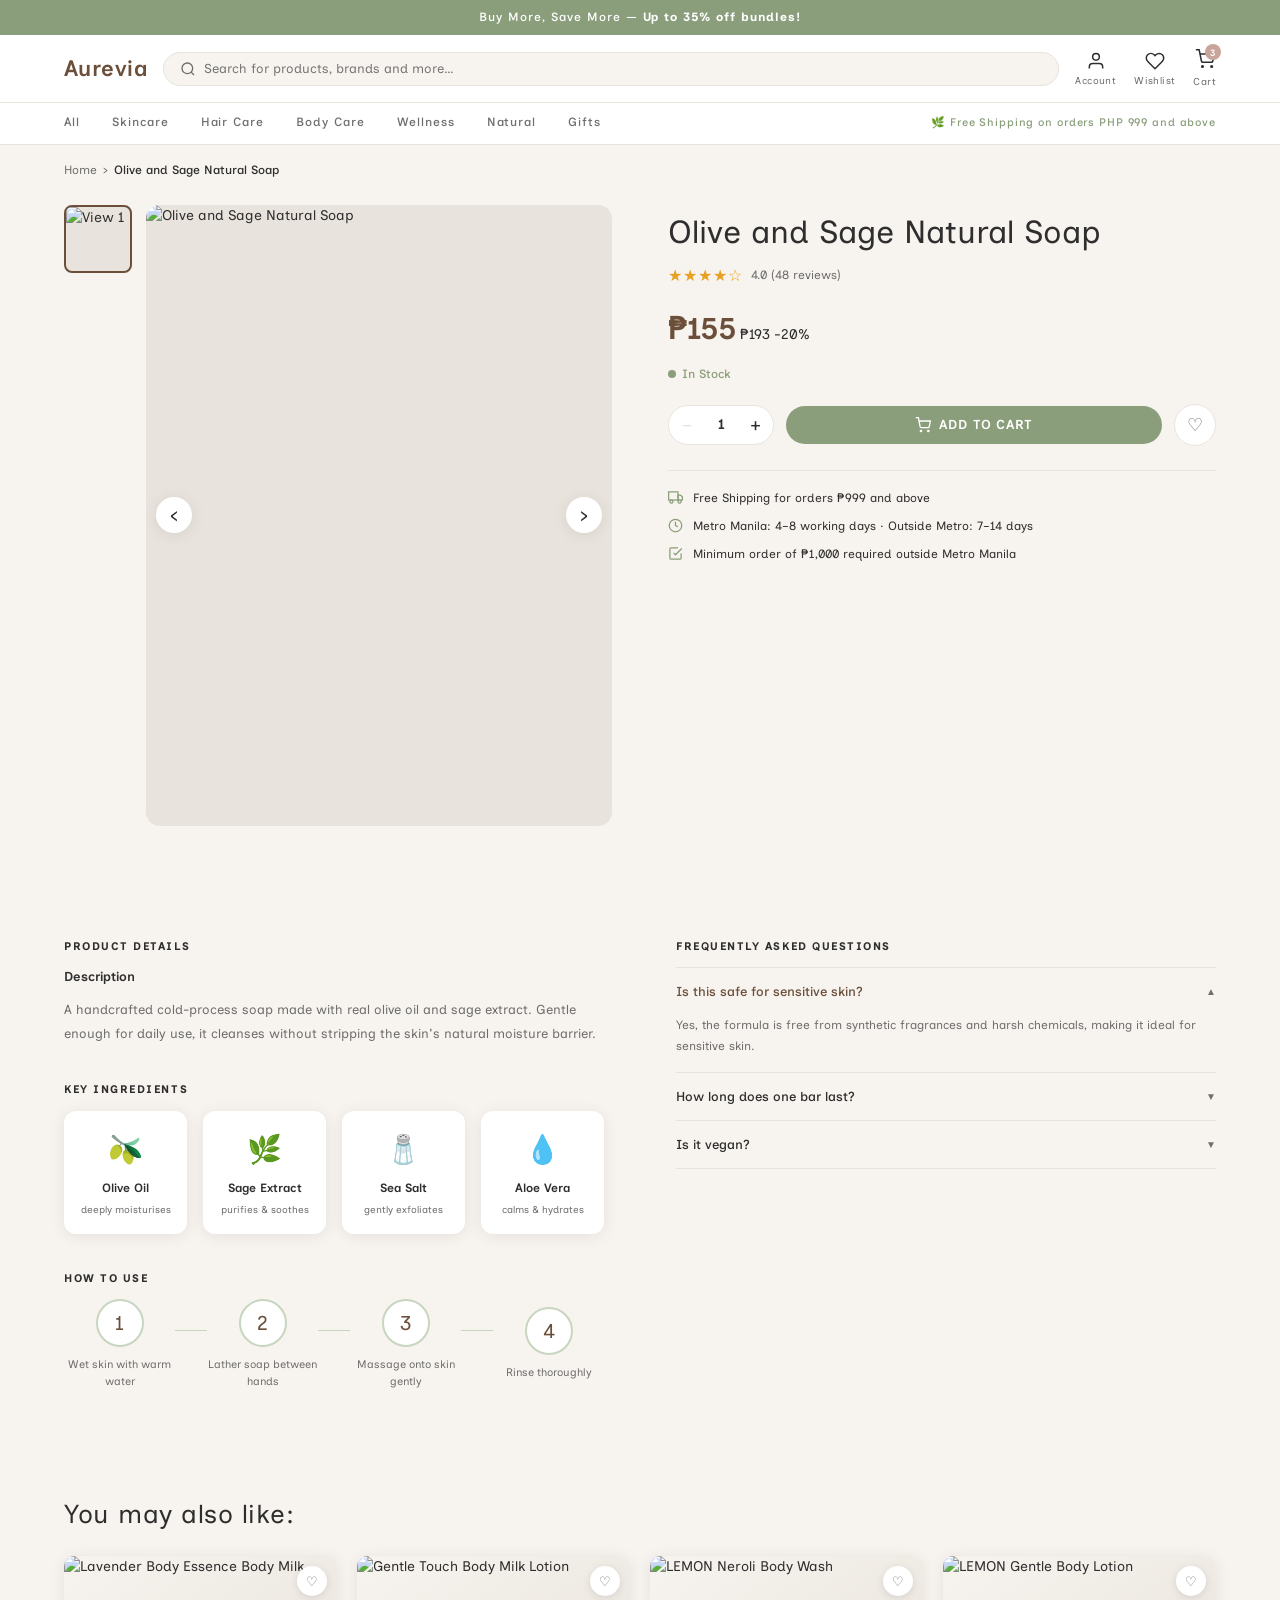
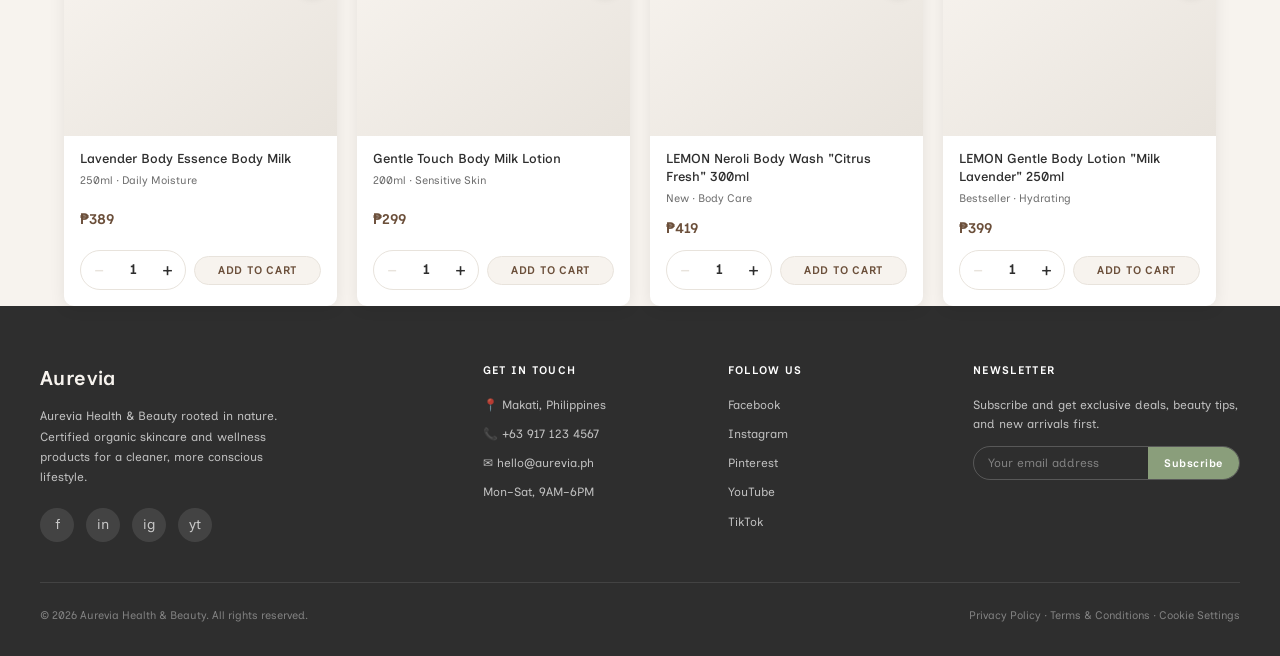
==== product.html @ 701323d7 "Add files via upload" ====
<!DOCTYPE html>
<html lang="en">
<head>
<meta charset="UTF-8" />
<meta name="viewport" content="width=device-width, initial-scale=1.0" />
<title>Product – Aurevia</title>
<link href="https://fonts.googleapis.com/css2?family=Inclusive+Sans:ital,wght@0,300..700;1,300..700&display=swap" rel="stylesheet" />
<link rel="stylesheet" href="styles.css" />
<link rel="stylesheet" href="product.css" />
</head>
<body>

<div class="promo-bar">Buy More, Save More — <span>Up to 35% off bundles!</span></div>

<header>
  <div class="header-inner">
    <a href="storefront-homepage.html" class="logo">Aurevia</a>
    <div class="search-bar">
      <svg width="16" height="16" fill="none" viewBox="0 0 24 24" stroke="currentColor" stroke-width="2"><circle cx="11" cy="11" r="8"/><path d="m21 21-4.35-4.35"/></svg>
      <input type="text" placeholder="Search for products, brands and more…" />
    </div>
    <div class="header-icons">
      <button class="header-icon-btn">
        <svg width="20" height="20" fill="none" viewBox="0 0 24 24" stroke="currentColor" stroke-width="1.8"><path d="M20 21v-2a4 4 0 0 0-4-4H8a4 4 0 0 0-4 4v2"/><circle cx="12" cy="7" r="4"/></svg>
        <span>Account</span>
      </button>
      <button class="header-icon-btn">
        <svg width="20" height="20" fill="none" viewBox="0 0 24 24" stroke="currentColor" stroke-width="1.8"><path d="M20.84 4.61a5.5 5.5 0 0 0-7.78 0L12 5.67l-1.06-1.06a5.5 5.5 0 0 0-7.78 7.78l1.06 1.06L12 21.23l7.78-7.78 1.06-1.06a5.5 5.5 0 0 0 0-7.78z"/></svg>
        <span>Wishlist</span>
      </button>
      <button class="header-icon-btn">
        <div class="cart-badge">
          <svg width="20" height="20" fill="none" viewBox="0 0 24 24" stroke="currentColor" stroke-width="1.8"><circle cx="9" cy="21" r="1"/><circle cx="20" cy="21" r="1"/><path d="M1 1h4l2.68 13.39a2 2 0 0 0 2 1.61h9.72a2 2 0 0 0 2-1.61L23 6H6"/></svg>
          <span class="badge">3</span>
        </div>
        <span>Cart</span>
      </button>
    </div>
  </div>
</header>

<div class="sub-nav">
  <div class="sub-nav-inner">
    <span>All</span><span>Skincare</span><span>Hair Care</span><span>Body Care</span>
    <span>Wellness</span><span>Natural</span><span>Gifts</span>
    <span class="free-ship">🌿 Free Shipping on orders PHP 999 and above</span>
  </div>
</div>

<div class="breadcrumb">
  <div class="breadcrumb-inner">
    <a href="storefront-homepage.html">Home</a>
    <span>›</span>
    <span class="current" id="breadcrumbName">Product</span>
  </div>
</div>

<section class="product-main">
  <div class="product-main-inner">
    <div class="product-gallery">
      <div class="thumb-list" id="thumbList"></div>
      <div class="main-image-wrap">
        <button type="button" class="gallery-arrow left" id="galleryPrev">&#8249;</button>
        <div class="main-image"><img src="" alt="" id="mainProductImg" /></div>
        <button type="button" class="gallery-arrow right" id="galleryNext">&#8250;</button>
      </div>
    </div>
    <div class="product-info-panel">
      <h1 class="product-title" id="productTitle"></h1>
      <div class="product-rating">
        <span class="stars" id="productStars"></span>
        <span class="rating-count" id="productRating"></span>
      </div>
      <div class="product-pricing">
        <span class="price-big" id="productPrice"></span>
        <span class="price-original-big" id="productOrigPrice"></span>
        <span class="badge-sale-big" id="productBadge"></span>
      </div>
      <div class="product-stock"><span class="stock-dot"></span>In Stock</div>
      <div class="product-qty-row">
        <div class="qty-control">
          <button type="button" class="qty-btn" id="qtyMinus" disabled>−</button>
          <span class="qty-value" id="qtyValue">1</span>
          <button type="button" class="qty-btn" id="qtyPlus">+</button>
        </div>
        <button type="button" class="btn-add-to-cart" id="mainAddToCart">
          <svg width="16" height="16" fill="none" viewBox="0 0 24 24" stroke="currentColor" stroke-width="2"><circle cx="9" cy="21" r="1"/><circle cx="20" cy="21" r="1"/><path d="M1 1h4l2.68 13.39a2 2 0 0 0 2 1.61h9.72a2 2 0 0 0 2-1.61L23 6H6"/></svg>
          Add to Cart
        </button>
        <button type="button" class="btn-wishlist-main" id="mainWishlist">♡</button>
      </div>
      <div class="delivery-info">
        <div class="delivery-row">
          <svg width="15" height="15" fill="none" viewBox="0 0 24 24" stroke="currentColor" stroke-width="2"><rect x="1" y="3" width="15" height="13"/><path d="M16 8h4l3 3v5h-7V8z"/><circle cx="5.5" cy="18.5" r="2.5"/><circle cx="18.5" cy="18.5" r="2.5"/></svg>
          <span>Free Shipping for orders ₱999 and above</span>
        </div>
        <div class="delivery-row">
          <svg width="15" height="15" fill="none" viewBox="0 0 24 24" stroke="currentColor" stroke-width="2"><circle cx="12" cy="12" r="10"/><path d="M12 6v6l4 2"/></svg>
          <span>Metro Manila: 4–8 working days · Outside Metro: 7–14 days</span>
        </div>
        <div class="delivery-row">
          <svg width="15" height="15" fill="none" viewBox="0 0 24 24" stroke="currentColor" stroke-width="2"><path d="M9 11l3 3L22 4"/><path d="M21 12v7a2 2 0 0 1-2 2H5a2 2 0 0 1-2-2V5a2 2 0 0 1 2-2h11"/></svg>
          <span>Minimum order of ₱1,000 required outside Metro Manila</span>
        </div>
      </div>
    </div>
  </div>
</section>

<section class="details-section">
  <div class="details-inner">
    <div class="details-left">
      <h3 class="details-heading">PRODUCT DETAILS</h3>
      <p class="details-sub">Description</p>
      <p class="details-body" id="detailsBody"></p>
      <h3 class="details-heading" style="margin-top:36px;">Key Ingredients</h3>
      <div class="ingredients-grid" id="ingredientsGrid"></div>
      <h3 class="details-heading" style="margin-top:36px;">How to Use</h3>
      <div class="howto-steps" id="howtoSteps"></div>
    </div>
    <div class="details-right">
      <h3 class="details-heading">Frequently Asked Questions</h3>
      <div class="faq-list" id="faqList"></div>
    </div>
  </div>
</section>

<section class="related-section">
  <div class="related-inner">
    <h2 class="section-title">You may also like:</h2>
    <div class="related-grid" id="relatedGrid"></div>
  </div>
</section>

<footer>
  <div class="footer-inner">
    <div class="footer-brand">
      <div class="logo">Aurevia</div>
      <p>Aurevia Health & Beauty rooted in nature. Certified organic skincare and wellness products for a cleaner, more conscious lifestyle.</p>
      <div class="social-icons" style="margin-top:20px;">
        <a href="#">f</a><a href="#">in</a><a href="#">ig</a><a href="#">yt</a>
      </div>
    </div>
    <div class="footer-col">
      <h4>Get in Touch</h4>
      <ul>
        <li>📍 Makati, Philippines</li>
        <li>📞 +63 917 123 4567</li>
        <li>✉ hello@aurevia.ph</li>
        <li>Mon–Sat, 9AM–6PM</li>
      </ul>
    </div>
    <div class="footer-col">
      <h4>Follow Us</h4>
      <ul><li>Facebook</li><li>Instagram</li><li>Pinterest</li><li>YouTube</li><li>TikTok</li></ul>
    </div>
    <div class="footer-col">
      <h4>Newsletter</h4>
      <p style="font-size:12px;line-height:1.6;margin-bottom:12px;">Subscribe and get exclusive deals, beauty tips, and new arrivals first.</p>
      <div class="newsletter-input-wrap">
        <input type="email" placeholder="Your email address" />
        <button>Subscribe</button>
      </div>
    </div>
  </div>
  <div class="footer-bottom">
    <span>© 2026 Aurevia Health &amp; Beauty. All rights reserved.</span>
    <span>Privacy Policy · Terms &amp; Conditions · Cookie Settings</span>
  </div>
</footer>

<script src="product.js"></script>
</body>
</html>
---- styles.css ----
:root {
    --cream: #f7f3ee;
    --sage: #8a9e7b;
    --sage-light: #c8d5bf;
    --warm-brown: #6b4f3a;
    --dusty-rose: #c9a49a;
    --charcoal: #2e2e2e;
    --mid-gray: #6e6e6e;
    --light-gray: #e8e3dc;
    --white: #ffffff;
    --gold: #b89a6a;
    --font-display: 'Inclusive Sans', sans-serif;
    --font-body: 'Inclusive Sans', sans-serif;
    --radius: 4px;
    --shadow: 0 2px 16px rgba(0,0,0,0.08);
    --shadow-hover: 0 8px 32px rgba(0,0,0,0.13);
  }

  *, *::before, *::after { box-sizing: border-box; margin: 0; padding: 0; }

  body {
    font-family: var(--font-body);
    background: var(--cream);
    color: var(--charcoal);
    font-size: 14px;
    line-height: 1.6;
  }

  a { text-decoration: none; color: inherit; }
  img { display: block; width: 100%; object-fit: cover; }
  button { cursor: pointer; border: none; background: none; font-family: var(--font-body); }

  /* ── TOP PROMO BAR ── */
  .promo-bar {
    background: var(--sage);
    color: var(--white);
    text-align: center;
    padding: 8px 16px;
    font-size: 12px;
    letter-spacing: 0.08em;
    font-weight: 500;
  }
  .promo-bar span { font-weight: 700; }

  /* ── HEADER ── */
  header {
    background: var(--white);
    border-bottom: 1px solid var(--light-gray);
    position: sticky;
    top: 0;
    z-index: 100;
  }
  .header-inner {
    max-width: 1200px;
    margin: 0 auto;
    display: flex;
    align-items: center;
    gap: 16px;
    padding: 14px 24px;
  }
  .logo {
    font-family: var(--font-display);
    font-size: 22px;
    font-weight: 600;
    color: var(--warm-brown);
    white-space: nowrap;
    letter-spacing: 0.02em;
  }
  .search-bar {
    flex: 1;
    display: flex;
    align-items: center;
    background: var(--cream);
    border: 1px solid var(--light-gray);
    border-radius: 24px;
    padding: 8px 16px;
    gap: 8px;
  }
  .search-bar input {
    flex: 1;
    border: none;
    background: transparent;
    font-family: var(--font-body);
    font-size: 13px;
    color: var(--charcoal);
    outline: none;
  }
  .search-bar svg { color: var(--mid-gray); flex-shrink: 0; }
  .header-icons {
    display: flex;
    align-items: center;
    gap: 18px;
  }
  .header-icon-btn {
    display: flex;
    flex-direction: column;
    align-items: center;
    gap: 3px;
    font-size: 10px;
    color: var(--mid-gray);
    letter-spacing: 0.04em;
  }
  .header-icon-btn svg { color: var(--charcoal); }
  .cart-badge {
    position: relative;
    display: inline-block;
  }
  .cart-badge .badge {
    position: absolute;
    top: -5px; right: -6px;
    background: var(--dusty-rose);
    color: white;
    font-size: 9px;
    width: 16px; height: 16px;
    border-radius: 50%;
    display: flex; align-items: center; justify-content: center;
    font-weight: 600;
  }

  /* ── SUB NAV ── */
  .sub-nav {
    background: var(--white);
    border-bottom: 1px solid var(--light-gray);
  }
  .sub-nav-inner {
    max-width: 1200px;
    margin: 0 auto;
    display: flex;
    align-items: center;
    padding: 0 24px;
    gap: 32px;
    font-size: 12px;
    color: var(--mid-gray);
  }
  .sub-nav-inner span {
    padding: 10px 0;
    letter-spacing: 0.08em;
    font-weight: 500;
    cursor: pointer;
    border-bottom: 2px solid transparent;
    transition: color 0.2s, border-color 0.2s;
  }
  .sub-nav-inner span:hover, .sub-nav-inner span.active {
    color: var(--warm-brown);
    border-bottom-color: var(--warm-brown);
  }
  .free-ship {
    margin-left: auto;
    font-size: 11px;
    color: var(--sage);
    font-weight: 500;
  }

  /* ── HERO ── */
  .hero {
    position: relative;
    max-width: 1200px;
    margin: 24px auto 0;
    padding: 0 24px;
  }
  .hero-slide {
    display: none;
    border-radius: 12px;
    overflow: hidden;
    background: linear-gradient(135deg, #e8ddd4 0%, #d4c9be 100%);
    min-height: 360px;
    position: relative;
  }
  .hero-slide.active { display: flex; align-items: center; }
  .hero-content {
    padding: 48px 56px;
    flex: 1;
    max-width: 480px;
  }
  .hero-tag {
    display: inline-block;
    background: var(--sage);
    color: var(--white);
    font-size: 10px;
    letter-spacing: 0.12em;
    padding: 4px 10px;
    border-radius: 20px;
    font-weight: 600;
    margin-bottom: 16px;
    text-transform: uppercase;
  }
  .hero-content h1 {
    font-family: var(--font-display);
    font-size: 48px;
    font-weight: 300;
    line-height: 1.1;
    color: var(--warm-brown);
    margin-bottom: 16px;
    letter-spacing: -0.01em;
  }
  .hero-content p {
    font-size: 13px;
    color: var(--mid-gray);
    line-height: 1.7;
    margin-bottom: 28px;
    max-width: 320px;
  }
  .hero-content .btn-primary {
    background: var(--warm-brown);
    color: var(--white);
    padding: 12px 28px;
    border-radius: 24px;
    font-size: 12px;
    letter-spacing: 0.1em;
    font-weight: 500;
    text-transform: uppercase;
    transition: background 0.2s, transform 0.2s;
    display: inline-block;
  }
  .hero-content .btn-primary:hover {
    background: var(--charcoal);
    transform: translateY(-1px);
  }
  .hero-image {
    flex: 1;
    position: relative;
    align-self: stretch;
    min-height: 360px;
    overflow: hidden;
  }
  .hero-image img {
    position: absolute;
    inset: 0;
    width: 100%;
    height: 100%;
    object-fit: cover;
    object-position: center;
    display: block;
  }
  .hero-floater {
    position: absolute;
    bottom: 24px;
    left: 24px;
    background: white;
    border-radius: 12px;
    padding: 12px 16px;
    box-shadow: var(--shadow);
    font-size: 11px;
    z-index: 2;
  }
  .hero-floater strong { display: block; color: var(--warm-brown); font-size: 13px; }

  /* Dots */
  .hero-dots {
    display: flex;
    justify-content: center;
    gap: 8px;
    margin-top: 16px;
  }
  .hero-dots .dot {
    width: 8px; height: 8px;
    border-radius: 50%;
    background: var(--light-gray);
    cursor: pointer;
    transition: background 0.2s, transform 0.2s;
  }
  .hero-dots .dot.active {
    background: var(--warm-brown);
    transform: scale(1.3);
  }

  /* ── SECTIONS ── */
  section {
    max-width: 1200px;
    margin: 40px auto 0;
    padding: 0 24px;
  }

  .section-header {
    display: flex;
    align-items: center;
    justify-content: space-between;
    margin-bottom: 20px;
  }
  .section-label {
    display: flex;
    align-items: center;
    gap: 10px;
  }
  .section-label .tag {
    background: var(--sage-light);
    color: var(--sage);
    font-size: 10px;
    font-weight: 700;
    letter-spacing: 0.1em;
    padding: 3px 10px;
    border-radius: 20px;
    text-transform: uppercase;
  }
  .section-label .tag.featured {
    background: #f0e8d8;
    color: var(--gold);
  }
  .section-title {
    font-family: var(--font-display);
    font-size: 26px;
    font-weight: 400;
    color: var(--charcoal);
    letter-spacing: 0.02em;
  }
  .section-cta {
    font-size: 12px;
    color: var(--warm-brown);
    letter-spacing: 0.08em;
    font-weight: 500;
    text-transform: uppercase;
    border-bottom: 1px solid var(--dusty-rose);
    padding-bottom: 2px;
    cursor: pointer;
    transition: color 0.2s;
  }
  .section-cta:hover { color: var(--charcoal); }

  /* ── PRODUCT GRID ── */
  .product-grid {
    display: grid;
    grid-template-columns: repeat(4, 1fr);
    gap: 20px;
  }
  .product-card {
    background: var(--white);
    border-radius: 10px;
    overflow: hidden;
    box-shadow: var(--shadow);
    transition: transform 0.25s, box-shadow 0.25s;
    position: relative;
    cursor: pointer;
    display: flex;
    flex-direction: column;
  }
  .product-card:hover {
    transform: translateY(-4px);
    box-shadow: var(--shadow-hover);
  }
  .product-img {
    height: 180px;
    background: linear-gradient(145deg, var(--cream) 0%, var(--light-gray) 100%);
    display: flex;
    align-items: center;
    justify-content: center;
    position: relative;
    overflow: hidden;
  }
  .product-img img {
    width: 100%;
    height: 100%;
    object-fit: cover;
    display: block;
    transition: transform 0.35s ease;
  }
  .product-card:hover .product-img img {
    transform: scale(1.04);
  }
  .wishlist-btn {
    position: absolute;
    top: 10px; right: 10px;
    width: 30px; height: 30px;
    background: white;
    border-radius: 50%;
    display: flex; align-items: center; justify-content: center;
    box-shadow: 0 2px 8px rgba(0,0,0,0.1);
    transition: background 0.2s;
    color: var(--mid-gray);
  }
  .wishlist-btn:hover { background: var(--dusty-rose); color: white; }
  .wishlist-btn.active {
    background: var(--dusty-rose);
    color: white;
  }
  .wishlist-btn.active:hover {
    background: #b8857a;
    color: white;
  }
  .product-info {
    padding: 14px 16px 16px;
    display: flex;
    flex-direction: column;
    flex: 1;
  }
  .product-name {
    font-size: 13px;
    font-weight: 500;
    color: var(--charcoal);
    margin-bottom: 4px;
    line-height: 1.4;
  }
  .product-sub {
    font-size: 11px;
    color: var(--mid-gray);
    margin-bottom: 10px;
  }
  .product-price {
    display: flex;
    align-items: center;
    gap: 8px;
    flex: 1;
    align-content: flex-start;
  }
  .price-current {
    font-size: 14px;
    font-weight: 600;
    color: var(--warm-brown);
  }
  .price-original {
    font-size: 12px;
    color: var(--mid-gray);
    text-decoration: line-through;
  }
  .badge-sale {
    font-size: 10px;
    background: var(--dusty-rose);
    color: white;
    padding: 2px 6px;
    border-radius: 10px;
    font-weight: 600;
  }

  /* ── CARD ACTIONS (qty + add to cart) ── */
  .card-actions {
    display: flex;
    align-items: center;
    gap: 8px;
    margin-top: auto;
    padding-top: 10px;
  }
  .qty-control {
    display: flex;
    align-items: center;
    border: 1px solid var(--light-gray);
    border-radius: 24px;
    background: var(--white);
    overflow: hidden;
    flex-shrink: 0;
  }
  .qty-btn {
    width: 30px;
    height: 32px;
    font-size: 16px;
    color: var(--charcoal);
    background: none;
    border: none;
    cursor: pointer;
    display: flex;
    align-items: center;
    justify-content: center;
    transition: background 0.15s, color 0.15s;
    font-family: var(--font-body);
    line-height: 1;
  }
  .qty-btn:hover { background: var(--light-gray); }
  .qty-btn:disabled { color: var(--light-gray); cursor: default; }
  .qty-value {
    min-width: 24px;
    text-align: center;
    font-size: 13px;
    font-weight: 600;
    color: var(--charcoal);
    user-select: none;
  }
  .add-to-cart {
    flex: 1;
    display: flex;
    align-items: center;
    justify-content: center;
    background: var(--cream);
    color: var(--warm-brown);
    border: 1px solid var(--light-gray);
    border-radius: 20px;
    padding: 7px 0;
    font-size: 11px;
    font-weight: 600;
    letter-spacing: 0.07em;
    text-transform: uppercase;
    width: 100%;
    transition: background 0.2s, color 0.2s;
    margin-top: 0;
  }
  .add-to-cart:hover {
    background: var(--warm-brown);
    color: var(--white);
    border-color: var(--warm-brown);
  }
  .add-to-cart.added {
    background: var(--sage);
    color: var(--white);
    border-color: var(--sage);
  }
  .add-to-cart.added:hover {
    background: var(--warm-brown);
    border-color: var(--warm-brown);
  }

  /* ── CATEGORY GRID ── */
  .category-grid {
    display: grid;
    grid-template-columns: repeat(4, 1fr);
    gap: 16px;
  }
  .category-card {
    background: var(--white);
    border-radius: 12px;
    padding: 24px 16px;
    text-align: center;
    box-shadow: var(--shadow);
    cursor: pointer;
    transition: transform 0.2s, box-shadow 0.2s;
    border: 2px solid transparent;
  }
  .category-card:hover {
    transform: translateY(-3px);
    box-shadow: var(--shadow-hover);
    border-color: var(--sage-light);
  }
  .category-icon {
    width: 56px; height: 56px;
    border-radius: 50%;
    margin: 0 auto 12px;
    display: flex;
    align-items: center;
    justify-content: center;
    font-size: 24px;
  }
  .category-icon.skincare { background: #fce8e4; }
  .category-icon.beauty { background: #e8f0e8; }
  .category-icon.health { background: #fef0e0; }
  .category-icon.natural { background: #e4ece4; }
  .category-name {
    font-size: 13px;
    font-weight: 500;
    color: var(--charcoal);
  }
  .category-count {
    font-size: 11px;
    color: var(--mid-gray);
    margin-top: 3px;
  }

  /* ── DIVIDER ── */
  .divider {
    max-width: 1200px;
    margin: 40px auto 0;
    padding: 0 24px;
  }
  .divider hr {
    border: none;
    border-top: 1px solid var(--light-gray);
  }

  /* ── ABOUT SECTION ── */
  .about-section {
    background: linear-gradient(135deg, #f0ece8 0%, #e8e0d8 100%);
    padding: 56px 24px;
    margin-top: 48px;
  }
  .about-inner {
    max-width: 780px;
    margin: 0 auto;
    text-align: center;
  }
  .about-inner .brand-tag {
    font-size: 11px;
    letter-spacing: 0.15em;
    color: var(--sage);
    text-transform: uppercase;
    font-weight: 600;
    margin-bottom: 16px;
  }
  .about-inner h2 {
    font-family: var(--font-display);
    font-size: 36px;
    font-weight: 300;
    color: var(--warm-brown);
    margin-bottom: 20px;
    line-height: 1.2;
  }
  .about-inner p {
    font-size: 14px;
    color: var(--mid-gray);
    line-height: 1.85;
    margin-bottom: 14px;
  }

  /* ── FOOTER ── */
  footer {
    background: var(--charcoal);
    color: rgba(255,255,255,0.7);
    padding: 56px 24px 32px;
    margin-top: 0;
  }
  .footer-inner {
    max-width: 1200px;
    margin: 0 auto;
    display: grid;
    grid-template-columns: 2fr 1fr 1fr 1fr;
    gap: 48px;
    margin-bottom: 40px;
  }
  .footer-brand .logo {
    color: var(--cream);
    font-size: 20px;
    margin-bottom: 12px;
  }
  .footer-brand p {
    font-size: 12px;
    line-height: 1.7;
    max-width: 240px;
  }
  .footer-col h4 {
    font-size: 11px;
    letter-spacing: 0.12em;
    text-transform: uppercase;
    color: var(--white);
    margin-bottom: 16px;
    font-weight: 600;
  }
  .footer-col ul { list-style: none; }
  .footer-col ul li {
    font-size: 12px;
    margin-bottom: 10px;
    cursor: pointer;
    transition: color 0.2s;
  }
  .footer-col ul li:hover { color: var(--white); }
  .social-icons {
    display: flex;
    gap: 12px;
    margin-top: 8px;
  }
  .social-icons a {
    width: 34px; height: 34px;
    background: rgba(255,255,255,0.1);
    border-radius: 50%;
    display: flex; align-items: center; justify-content: center;
    font-size: 14px;
    transition: background 0.2s;
  }
  .social-icons a:hover { background: var(--sage); }
  .newsletter-input-wrap {
    display: flex;
    margin-top: 12px;
    overflow: hidden;
    border-radius: 24px;
    border: 1px solid rgba(255,255,255,0.2);
  }
  .newsletter-input-wrap input {
    flex: 1;
    background: transparent;
    border: none;
    padding: 9px 14px;
    font-family: var(--font-body);
    font-size: 12px;
    color: white;
    outline: none;
  }
  .newsletter-input-wrap input::placeholder { color: rgba(255,255,255,0.4); }
  .newsletter-input-wrap button {
    background: var(--sage);
    color: white;
    padding: 9px 16px;
    font-size: 11px;
    font-weight: 600;
    letter-spacing: 0.05em;
    transition: background 0.2s;
  }
  .newsletter-input-wrap button:hover { background: var(--warm-brown); }
  .footer-bottom {
    max-width: 1200px;
    margin: 0 auto;
    border-top: 1px solid rgba(255,255,255,0.1);
    padding-top: 24px;
    display: flex;
    justify-content: space-between;
    align-items: center;
    font-size: 11px;
    color: rgba(255,255,255,0.4);
  }

  /* ── ANIMATIONS ── */
  @keyframes fadeInUp {
    from { opacity: 0; transform: translateY(20px); }
    to { opacity: 1; transform: translateY(0); }
  }
  .hero-slide.active .hero-content { animation: fadeInUp 0.6s ease forwards; }
  .hero-slide.active .hero-image { animation: fadeInUp 0.6s ease 0.15s both; }

  /* ── RESPONSIVE ── */
  @media (max-width: 900px) {
    .product-grid { grid-template-columns: repeat(2, 1fr); }
    .category-grid { grid-template-columns: repeat(2, 1fr); }
    .footer-inner { grid-template-columns: 1fr 1fr; }
  }
  @media (max-width: 600px) {
    .header-inner { padding: 12px 16px; }
    .hero-content { padding: 32px 28px; }
    .hero-content h1 { font-size: 34px; }
    .product-grid { grid-template-columns: repeat(2, 1fr); gap: 12px; }
    .footer-inner { grid-template-columns: 1fr; gap: 28px; }
    .sub-nav-inner { gap: 16px; overflow-x: auto; }
  }
---- product.css ----
/* ── BREADCRUMB ── */
.breadcrumb {
  max-width: 1200px;
  margin: 16px auto 0;
  padding: 0 24px;
}
.breadcrumb-inner {
  display: flex;
  align-items: center;
  gap: 6px;
  font-size: 12px;
  color: var(--mid-gray);
  flex-wrap: wrap;
}
.breadcrumb-inner a {
  color: var(--mid-gray);
  transition: color 0.2s;
}
.breadcrumb-inner a:hover { color: var(--warm-brown); }
.breadcrumb-inner .current { color: var(--charcoal); font-weight: 500; }

/* ── PRODUCT MAIN ── */
.product-main {
  max-width: 1200px;
  margin: 24px auto 0;
  padding: 0 24px;
}
.product-main-inner {
  display: grid;
  grid-template-columns: 1fr 1fr;
  gap: 56px;
  align-items: start;
}

/* ── GALLERY ── */
.product-gallery {
  display: flex;
  gap: 14px;
}
.thumb-list {
  display: flex;
  flex-direction: column;
  gap: 10px;
}
.thumb {
  width: 68px;
  height: 68px;
  border-radius: 8px;
  overflow: hidden;
  border: 2px solid transparent;
  cursor: pointer;
  transition: border-color 0.2s;
  background: var(--light-gray);
  flex-shrink: 0;
}
.thumb img {
  width: 100%;
  height: 100%;
  object-fit: cover;
}
.thumb.active { border-color: var(--warm-brown); }
.thumb:hover { border-color: var(--sage); }

.main-image-wrap {
  flex: 1;
  position: relative;
  border-radius: 14px;
  overflow: hidden;
  background: var(--light-gray);
}
.main-image {
  width: 100%;
  aspect-ratio: 3/4;
  overflow: hidden;
}
.main-image img {
  width: 100%;
  height: 100%;
  object-fit: cover;
  transition: opacity 0.3s ease;
}
.gallery-arrow {
  position: absolute;
  top: 50%;
  transform: translateY(-50%);
  background: white;
  border: none;
  border-radius: 50%;
  width: 36px; height: 36px;
  font-size: 20px;
  cursor: pointer;
  box-shadow: var(--shadow);
  display: flex; align-items: center; justify-content: center;
  z-index: 2;
  color: var(--charcoal);
  transition: background 0.2s, transform 0.2s;
  line-height: 1;
}
.gallery-arrow:hover { background: var(--warm-brown); color: white; transform: translateY(-50%) scale(1.08); }
.gallery-arrow.left { left: 10px; }
.gallery-arrow.right { right: 10px; }

/* ── PRODUCT INFO PANEL ── */
.product-info-panel {
  padding-top: 8px;
}
.product-title {
  font-family: var(--font-display);
  font-size: 32px;
  font-weight: 400;
  color: var(--charcoal);
  line-height: 1.2;
  margin-bottom: 12px;
}
.product-rating {
  display: flex;
  align-items: center;
  gap: 8px;
  margin-bottom: 16px;
}
.stars { color: #e8a020; font-size: 16px; letter-spacing: 1px; }
.rating-count { font-size: 12px; color: var(--mid-gray); }

.product-pricing {
  margin-bottom: 12px;
}
.price-big {
  font-family: var(--font-display);
  font-size: 30px;
  font-weight: 600;
  color: var(--warm-brown);
  letter-spacing: -0.01em;
}

.product-stock {
  display: flex;
  align-items: center;
  gap: 6px;
  font-size: 12px;
  color: var(--sage);
  font-weight: 500;
  margin-bottom: 20px;
}
.stock-dot {
  width: 8px; height: 8px;
  border-radius: 50%;
  background: var(--sage);
  flex-shrink: 0;
}

/* ── QTY + ADD TO CART ── */
.product-qty-row {
  display: flex;
  align-items: center;
  gap: 12px;
  margin-bottom: 24px;
}
.qty-control {
  display: flex;
  align-items: center;
  border: 1px solid var(--light-gray);
  border-radius: 24px;
  overflow: hidden;
  background: var(--white);
}
.qty-btn {
  width: 36px; height: 38px;
  font-size: 18px;
  color: var(--charcoal);
  background: none;
  border: none;
  cursor: pointer;
  display: flex; align-items: center; justify-content: center;
  transition: background 0.15s;
  font-family: var(--font-body);
}
.qty-btn:hover { background: var(--light-gray); }
.qty-value {
  min-width: 32px;
  text-align: center;
  font-size: 14px;
  font-weight: 600;
  color: var(--charcoal);
}
.btn-add-to-cart {
  flex: 1;
  display: flex;
  align-items: center;
  justify-content: center;
  gap: 8px;
  background: var(--sage);
  color: white;
  border: none;
  border-radius: 24px;
  padding: 11px 24px;
  font-family: var(--font-body);
  font-size: 13px;
  font-weight: 600;
  letter-spacing: 0.07em;
  text-transform: uppercase;
  cursor: pointer;
  transition: background 0.2s, transform 0.15s;
}
.btn-add-to-cart:hover { background: var(--warm-brown); transform: translateY(-1px); }
.btn-add-to-cart.added {
  background: var(--warm-brown);
}
.btn-wishlist-main {
  width: 42px; height: 42px;
  border-radius: 50%;
  border: 1px solid var(--light-gray);
  background: white;
  font-size: 18px;
  cursor: pointer;
  display: flex; align-items: center; justify-content: center;
  color: var(--mid-gray);
  transition: background 0.2s, color 0.2s, border-color 0.2s;
  flex-shrink: 0;
}
.btn-wishlist-main:hover { background: var(--dusty-rose); color: white; border-color: var(--dusty-rose); }
.btn-wishlist-main.active { background: var(--dusty-rose); color: white; border-color: var(--dusty-rose); }

/* ── DELIVERY INFO ── */
.delivery-info {
  border-top: 1px solid var(--light-gray);
  padding-top: 18px;
  display: flex;
  flex-direction: column;
  gap: 10px;
}
.delivery-row {
  display: flex;
  align-items: flex-start;
  gap: 10px;
  font-size: 12px;
  color: var(--charcoal);
  line-height: 1.5;
}
.delivery-row svg { flex-shrink: 0; margin-top: 1px; color: var(--sage); }
.delivery-row.muted { color: var(--mid-gray); }
.delivery-row.muted svg { color: var(--mid-gray); }

/* ── RELATED PRODUCTS ── */
.related-section {
  max-width: 1200px;
  margin: 48px auto 0;
  padding: 0 24px;
}
.related-inner {}
.related-grid {
  display: grid;
  grid-template-columns: repeat(4, 1fr);
  gap: 20px;
  margin-top: 20px;
}

/* product-rating-small */
.product-rating-small {
  display: flex;
  align-items: center;
  gap: 4px;
  font-size: 11px;
  color: var(--mid-gray);
  margin-bottom: 8px;
}
.stars-small { color: #e8a020; font-size: 12px; }

/* ── DETAILS + FAQ SECTION ── */
.details-section {
  background: var(--cream);
  margin-top: 56px;
  padding: 56px 24px;
}
.details-inner {
  max-width: 1200px;
  margin: 0 auto;
  display: grid;
  grid-template-columns: 1fr 1fr;
  gap: 72px;
  align-items: start;
}
.details-heading {
  font-family: var(--font-body);
  font-size: 11px;
  font-weight: 700;
  letter-spacing: 0.14em;
  text-transform: uppercase;
  color: var(--charcoal);
  margin-bottom: 12px;
}
.details-sub {
  font-size: 13px;
  font-weight: 600;
  color: var(--charcoal);
  margin-bottom: 10px;
}
.details-body {
  font-size: 13px;
  color: var(--mid-gray);
  line-height: 1.8;
}

/* ── INGREDIENTS ── */
.ingredients-grid {
  display: grid;
  grid-template-columns: repeat(4, 1fr);
  gap: 16px;
  margin-top: 4px;
}
.ingredient-item {
  text-align: center;
  background: white;
  border-radius: 12px;
  padding: 16px 10px;
  box-shadow: var(--shadow);
}
.ingredient-icon {
  font-size: 28px;
  margin-bottom: 8px;
}
.ingredient-name {
  font-size: 12px;
  font-weight: 600;
  color: var(--charcoal);
  margin-bottom: 3px;
}
.ingredient-desc {
  font-size: 10px;
  color: var(--mid-gray);
}

/* ── HOW TO USE ── */
.howto-steps {
  display: flex;
  align-items: center;
  gap: 0;
  margin-top: 4px;
}
.howto-step {
  display: flex;
  flex-direction: column;
  align-items: center;
  gap: 10px;
  flex: 1;
}
.step-num {
  width: 48px; height: 48px;
  border-radius: 50%;
  border: 2px solid var(--sage-light);
  display: flex; align-items: center; justify-content: center;
  font-family: var(--font-display);
  font-size: 20px;
  font-weight: 400;
  color: var(--warm-brown);
  background: white;
}
.step-label {
  font-size: 11px;
  color: var(--mid-gray);
  text-align: center;
  line-height: 1.5;
}
.howto-connector {
  width: 32px;
  height: 1px;
  background: var(--sage-light);
  flex-shrink: 0;
  margin-bottom: 28px;
}

/* ── FAQ ── */
.faq-list {
  display: flex;
  flex-direction: column;
  gap: 0;
  border-top: 1px solid var(--light-gray);
}
.faq-item {
  border-bottom: 1px solid var(--light-gray);
}
.faq-q {
  width: 100%;
  display: flex;
  align-items: center;
  justify-content: space-between;
  padding: 16px 0;
  font-family: var(--font-body);
  font-size: 13px;
  font-weight: 500;
  color: var(--charcoal);
  background: none;
  border: none;
  cursor: pointer;
  text-align: left;
  gap: 12px;
  transition: color 0.2s;
}
.faq-q:hover { color: var(--warm-brown); }
.faq-arrow {
  font-size: 10px;
  color: var(--mid-gray);
  flex-shrink: 0;
  transition: transform 0.2s;
}
.faq-a {
  font-size: 12px;
  color: var(--mid-gray);
  line-height: 1.7;
  padding-bottom: 16px;
  display: none;
}
.faq-item.active .faq-a { display: block; }
.faq-item.active .faq-q { color: var(--warm-brown); }

/* ── PAGE LOAD ANIMATION ── */
@keyframes fadeInUp {
  from { opacity: 0; transform: translateY(20px); }
  to { opacity: 1; transform: translateY(0); }
}
.product-gallery { animation: fadeInUp 0.5s ease forwards; }
.product-info-panel { animation: fadeInUp 0.5s ease 0.1s both; }

/* ── RESPONSIVE ── */
@media (max-width: 900px) {
  .product-main-inner { grid-template-columns: 1fr; gap: 32px; }
  .details-inner { grid-template-columns: 1fr; gap: 40px; }
  .related-grid { grid-template-columns: repeat(2, 1fr); }
  .ingredients-grid { grid-template-columns: repeat(2, 1fr); }
}
@media (max-width: 600px) {
  .product-gallery { flex-direction: column-reverse; }
  .thumb-list { flex-direction: row; }
  .thumb { width: 56px; height: 56px; }
  .howto-steps { flex-wrap: wrap; gap: 16px; justify-content: center; }
  .howto-connector { display: none; }
}
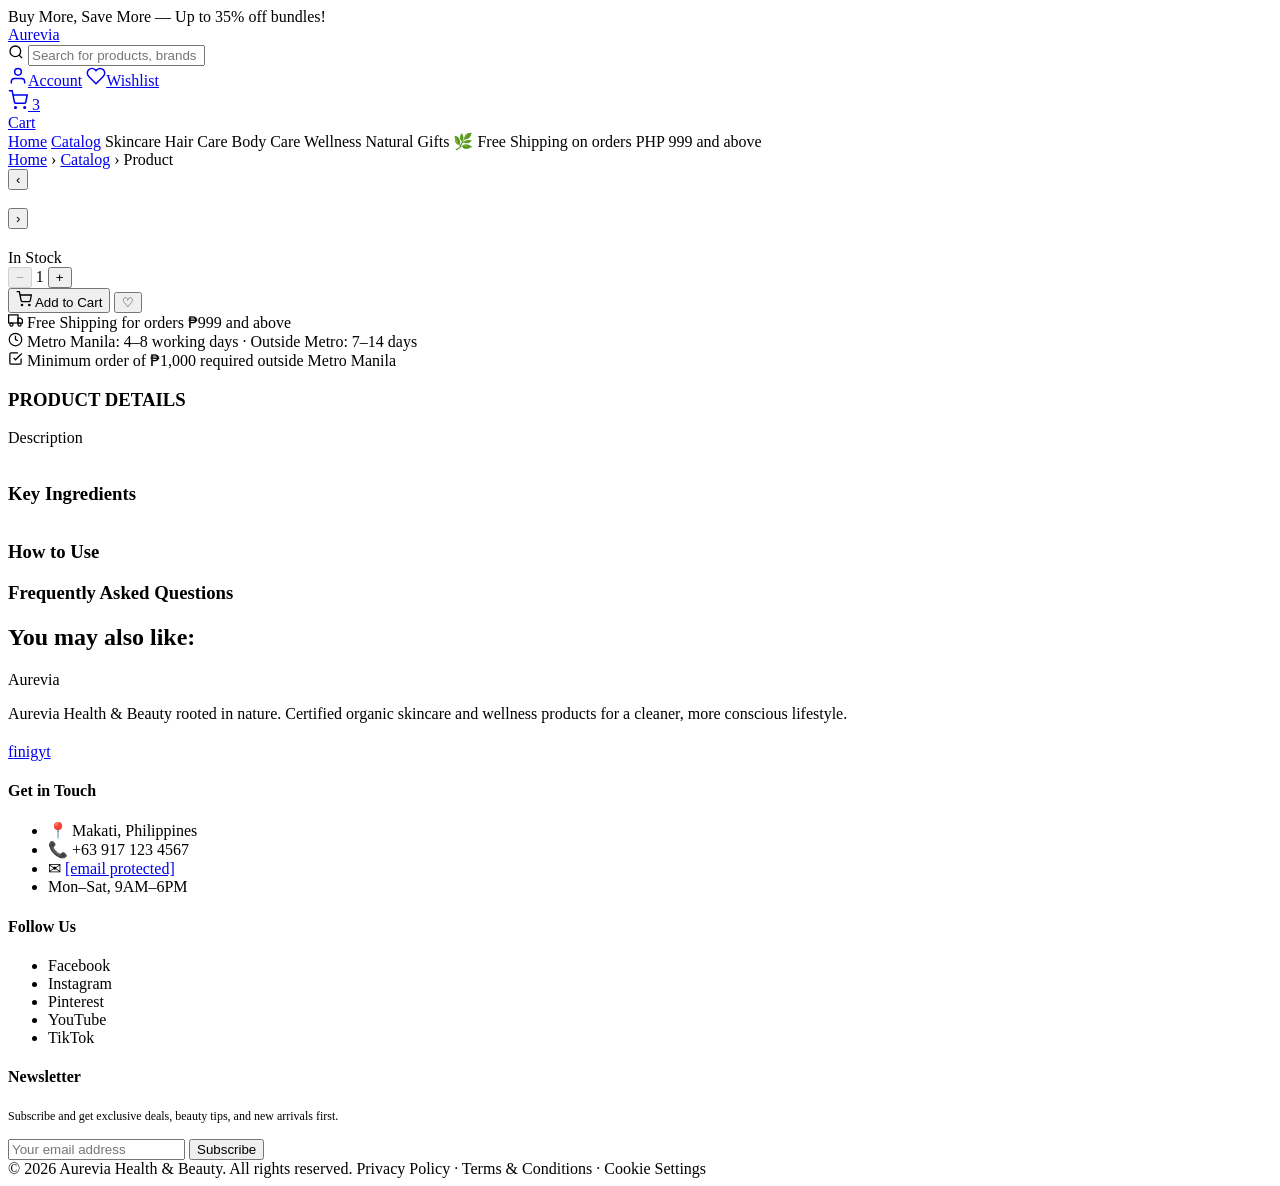
==== commit 8618b98a: "Add files via upload" ====
--- a/product.html
+++ b/product.html
@@ -20,29 +20,26 @@
       <input type="text" placeholder="Search for products, brands and more…" />
     </div>
     <div class="header-icons">
-      <button class="header-icon-btn">
-        <svg width="20" height="20" fill="none" viewBox="0 0 24 24" stroke="currentColor" stroke-width="1.8"><path d="M20 21v-2a4 4 0 0 0-4-4H8a4 4 0 0 0-4 4v2"/><circle cx="12" cy="7" r="4"/></svg>
-        <span>Account</span>
-      </button>
-      <button class="header-icon-btn">
-        <svg width="20" height="20" fill="none" viewBox="0 0 24 24" stroke="currentColor" stroke-width="1.8"><path d="M20.84 4.61a5.5 5.5 0 0 0-7.78 0L12 5.67l-1.06-1.06a5.5 5.5 0 0 0-7.78 7.78l1.06 1.06L12 21.23l7.78-7.78 1.06-1.06a5.5 5.5 0 0 0 0-7.78z"/></svg>
-        <span>Wishlist</span>
-      </button>
-      <button class="header-icon-btn">
-        <div class="cart-badge">
+      <a href="#" class="header-icon-btn" onclick="(function(){var u=JSON.parse(localStorage.getItem('aurevia_user')||'null');window.location.href=(u&&u.loggedIn)?'profile.html':'login.html';return false;})()"><svg width="20" height="20" fill="none" viewBox="0 0 24 24" stroke="currentColor" stroke-width="1.8"><path d="M20 21v-2a4 4 0 0 0-4-4H8a4 4 0 0 0-4 4v2"/><circle cx="12" cy="7" r="4"/></svg><span>Account</span></a>
+      <a href="order-history.html" class="header-icon-btn"><svg width="20" height="20" fill="none" viewBox="0 0 24 24" stroke="currentColor" stroke-width="1.8"><path d="M20.84 4.61a5.5 5.5 0 0 0-7.78 0L12 5.67l-1.06-1.06a5.5 5.5 0 0 0-7.78 7.78l1.06 1.06L12 21.23l7.78-7.78 1.06-1.06a5.5 5.5 0 0 0 0-7.78z"/></svg><span>Wishlist</span></a>
+      <a href="cart.html" class="header-icon-btn"><div class="cart-badge">
           <svg width="20" height="20" fill="none" viewBox="0 0 24 24" stroke="currentColor" stroke-width="1.8"><circle cx="9" cy="21" r="1"/><circle cx="20" cy="21" r="1"/><path d="M1 1h4l2.68 13.39a2 2 0 0 0 2 1.61h9.72a2 2 0 0 0 2-1.61L23 6H6"/></svg>
           <span class="badge">3</span>
-        </div>
-        <span>Cart</span>
-      </button>
+        </div><span>Cart</span></a>
     </div>
   </div>
 </header>
 
 <div class="sub-nav">
   <div class="sub-nav-inner">
-    <span>All</span><span>Skincare</span><span>Hair Care</span><span>Body Care</span>
-    <span>Wellness</span><span>Natural</span><span>Gifts</span>
+    <a href="storefront-homepage.html"><span>Home</span></a>
+    <a href="product-catalog.html"><span>Catalog</span></a>
+    <span>Skincare</span>
+    <span>Hair Care</span>
+    <span>Body Care</span>
+    <span>Wellness</span>
+    <span>Natural</span>
+    <span>Gifts</span>
     <span class="free-ship">🌿 Free Shipping on orders PHP 999 and above</span>
   </div>
 </div>
@@ -50,6 +47,8 @@
 <div class="breadcrumb">
   <div class="breadcrumb-inner">
     <a href="storefront-homepage.html">Home</a>
+    <span>›</span>
+    <a href="product-catalog.html">Catalog</a>
     <span>›</span>
     <span class="current" id="breadcrumbName">Product</span>
   </div>
@@ -146,7 +145,7 @@
       <ul>
         <li>📍 Makati, Philippines</li>
         <li>📞 +63 917 123 4567</li>
-        <li>✉ hello@aurevia.ph</li>
+        <li>✉ <a href="/cdn-cgi/l/email-protection" class="__cf_email__" data-cfemail="d8b0bdb4b4b798b9adaabdaeb1b9f6a8b0">[email&#160;protected]</a></li>
         <li>Mon–Sat, 9AM–6PM</li>
       </ul>
     </div>
